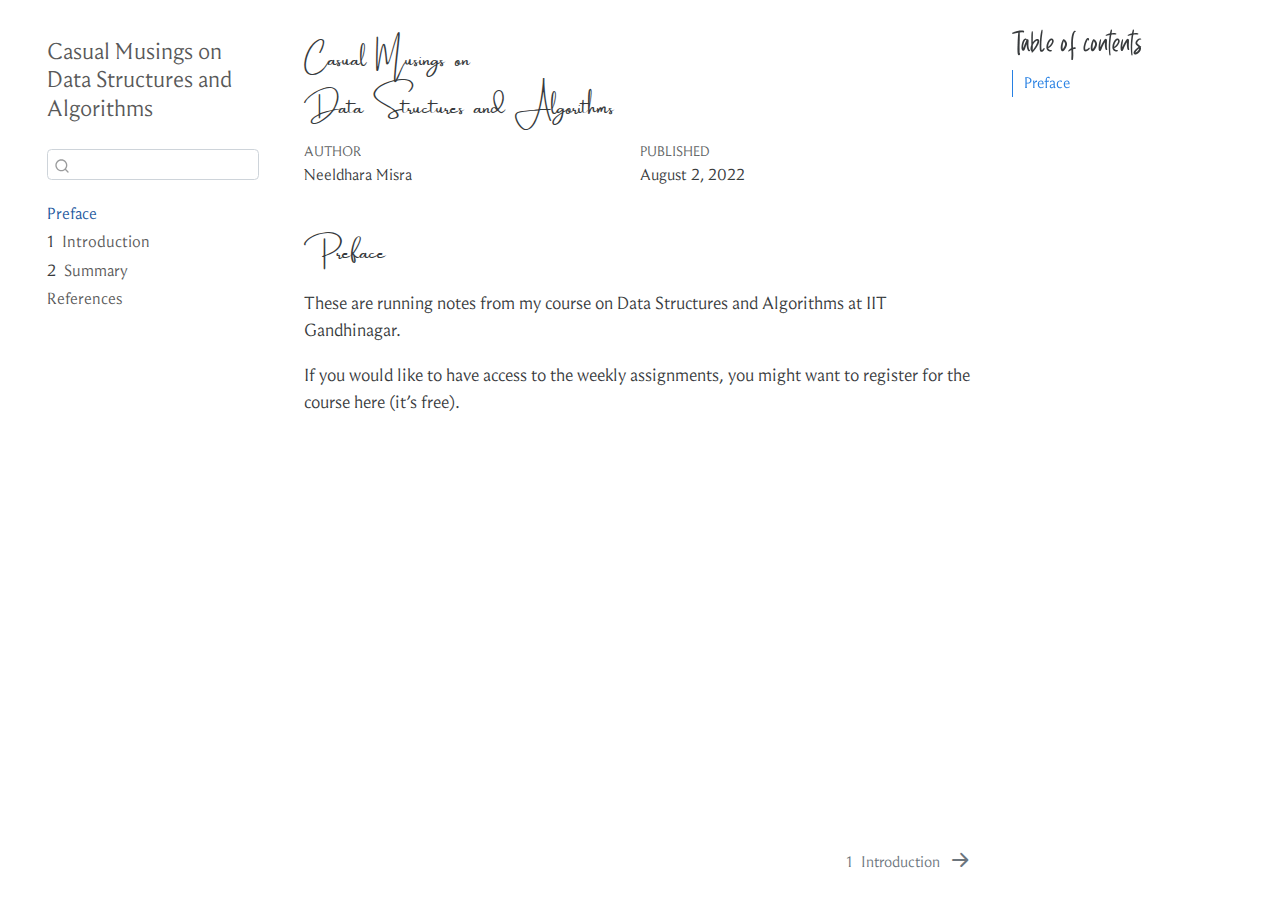
==== _book/index.html @ 7f266526 "Custom fonts and hyvor" ====
<!DOCTYPE html>
<html xmlns="http://www.w3.org/1999/xhtml" lang="en" xml:lang="en"><head>

<meta charset="utf-8">
<meta name="generator" content="quarto-0.9.363">

<meta name="viewport" content="width=device-width, initial-scale=1.0, user-scalable=yes">

<meta name="author" content="Neeldhara Misra">
<meta name="dcterms.date" content="2022-08-02">

<title>Casual Musings on  Data Structures and Algorithms</title>
<style>
code{white-space: pre-wrap;}
span.smallcaps{font-variant: small-caps;}
span.underline{text-decoration: underline;}
div.column{display: inline-block; vertical-align: top; width: 50%;}
div.hanging-indent{margin-left: 1.5em; text-indent: -1.5em;}
ul.task-list{list-style: none;}
</style>

<script src="site_libs/quarto-nav/quarto-nav.js"></script>
<script src="site_libs/quarto-nav/headroom.min.js"></script>
<script src="site_libs/clipboard/clipboard.min.js"></script>
<meta name="quarto:offset" content="./">
<script src="site_libs/quarto-search/autocomplete.umd.js"></script>
<script src="site_libs/quarto-search/fuse.min.js"></script>
<script src="site_libs/quarto-search/quarto-search.js"></script>
<link href="./intro.html" rel="next">
<script src="site_libs/quarto-html/quarto.js"></script>
<script src="site_libs/quarto-html/popper.min.js"></script>
<script src="site_libs/quarto-html/tippy.umd.min.js"></script>
<script src="site_libs/quarto-html/anchor.min.js"></script>
<link href="site_libs/quarto-html/tippy.css" rel="stylesheet">
<link id="quarto-text-highlighting-styles" href="site_libs/quarto-html/quarto-syntax-highlighting.css" rel="stylesheet">
<script src="site_libs/bootstrap/bootstrap.min.js"></script>
<link href="site_libs/bootstrap/bootstrap-icons.css" rel="stylesheet">
<link href="site_libs/bootstrap/bootstrap.min.css" rel="stylesheet">
<script id="quarto-search-options" type="application/json">{
  "location": "sidebar",
  "copy-button": false,
  "collapse-after": 3,
  "panel-placement": "start",
  "type": "textbox",
  "limit": 20,
  "language": {
    "search-no-results-text": "No results",
    "search-matching-documents-text": "matching documents",
    "search-copy-link-title": "Copy link to search",
    "search-hide-matches-text": "Hide additional matches",
    "search-more-match-text": "more match in this document",
    "search-more-matches-text": "more matches in this document",
    "search-clear-button-title": "Clear",
    "search-detached-cancel-button-title": "Cancel",
    "search-submit-button-title": "Submit"
  }
}</script>


<link rel="stylesheet" href="styles.css">
</head>

<body class="nav-sidebar floating">

<div id="quarto-search-results"></div>
  <header id="quarto-header" class="headroom fixed-top">
  <nav class="quarto-secondary-nav" data-bs-toggle="collapse" data-bs-target="#quarto-sidebar" aria-controls="quarto-sidebar" aria-expanded="false" aria-label="Toggle sidebar navigation" onclick="if (window.quartoToggleHeadroom) { window.quartoToggleHeadroom(); }">
    <div class="container-fluid d-flex justify-content-between">
      <h1 class="quarto-secondary-nav-title">Casual Musings on <br> Data Structures and Algorithms</h1>
      <button type="button" class="quarto-btn-toggle btn" aria-label="Show secondary navigation">
        <i class="bi bi-chevron-right"></i>
      </button>
    </div>
  </nav>
</header>
<!-- content -->
<div id="quarto-content" class="quarto-container page-columns page-rows-contents page-layout-article">
<!-- sidebar -->
  <nav id="quarto-sidebar" class="sidebar collapse sidebar-navigation floating overflow-auto">
    <div class="pt-lg-2 mt-2 text-left sidebar-header">
    <div class="sidebar-title mb-0 py-0">
      <a href="./">Casual Musings on <br> Data Structures and Algorithms</a> 
    </div>
      </div>
      <div class="mt-2 flex-shrink-0 align-items-center">
        <div class="sidebar-search">
        <div id="quarto-search" class="" title="Search"></div>
        </div>
      </div>
    <div class="sidebar-menu-container"> 
    <ul class="list-unstyled mt-1">
        <li class="sidebar-item">
  <div class="sidebar-item-container"> 
  <a href="./index.html" class="sidebar-item-text sidebar-link active">Preface</a>
  </div>
</li>
        <li class="sidebar-item">
  <div class="sidebar-item-container"> 
  <a href="./intro.html" class="sidebar-item-text sidebar-link"><span class="chapter-number">1</span>&nbsp; <span class="chapter-title">Introduction</span></a>
  </div>
</li>
        <li class="sidebar-item">
  <div class="sidebar-item-container"> 
  <a href="./summary.html" class="sidebar-item-text sidebar-link"><span class="chapter-number">2</span>&nbsp; <span class="chapter-title">Summary</span></a>
  </div>
</li>
        <li class="sidebar-item">
  <div class="sidebar-item-container"> 
  <a href="./references.html" class="sidebar-item-text sidebar-link">References</a>
  </div>
</li>
    </ul>
    </div>
</nav>
<!-- margin-sidebar -->
    <div id="quarto-margin-sidebar" class="sidebar margin-sidebar">
        <nav id="TOC" role="doc-toc">
    <h2 id="toc-title">Table of contents</h2>
   
  <ul>
  <li><a href="#preface" id="toc-preface" class="nav-link active" data-scroll-target="#preface">Preface</a></li>
  </ul>
</nav>
    <div class="quarto-margin-footer"><div class="margin-footer-item">
<div id="hyvor-talk-view"></div>
<script type="text/javascript">
    var HYVOR_TALK_WEBSITE = 6232;
    var HYVOR_TALK_CONFIG = {
        url: false,
        id: false
    };
</script>
<script async="" type="text/javascript" src=".//talk.hyvor.com/web-api/embed.js"></script>
</div></div></div>
<!-- main -->
<main class="content" id="quarto-document-content">

<header id="title-block-header" class="quarto-title-block default">
<div class="quarto-title">
<h1 class="title d-none d-lg-block">Casual Musings on <br> Data Structures and Algorithms</h1>
</div>





<div class="quarto-title-meta">

    <div>
    <div class="quarto-title-meta-heading">Author</div>
    <div class="quarto-title-meta-contents">
             <p>Neeldhara Misra </p>
          </div>
  </div>
    
    <div>
    <div class="quarto-title-meta-heading">Published</div>
    <div class="quarto-title-meta-contents">
      <p class="date">August 2, 2022</p>
    </div>
  </div>
    
  </div>
  

</header>

<section id="preface" class="level1 unnumbered">
<h1 class="unnumbered">Preface</h1>
<p>These are running notes from my course on Data Structures and Algorithms at IIT Gandhinagar.</p>
<p>If you would like to have access to the weekly assignments, you might want to register for the course here (it’s free).</p>
<div id="hyvor-talk-view">

</div>


</section>

</main> <!-- /main -->
<script id="quarto-html-after-body" type="application/javascript">
window.document.addEventListener("DOMContentLoaded", function (event) {
  const icon = "";
  const anchorJS = new window.AnchorJS();
  anchorJS.options = {
    placement: 'right',
    icon: icon
  };
  anchorJS.add('.anchored');
  const clipboard = new window.ClipboardJS('.code-copy-button', {
    target: function(trigger) {
      return trigger.previousElementSibling;
    }
  });
  clipboard.on('success', function(e) {
    // button target
    const button = e.trigger;
    // don't keep focus
    button.blur();
    // flash "checked"
    button.classList.add('code-copy-button-checked');
    var currentTitle = button.getAttribute("title");
    button.setAttribute("title", "Copied!");
    setTimeout(function() {
      button.setAttribute("title", currentTitle);
      button.classList.remove('code-copy-button-checked');
    }, 1000);
    // clear code selection
    e.clearSelection();
  });
  function tippyHover(el, contentFn) {
    const config = {
      allowHTML: true,
      content: contentFn,
      maxWidth: 500,
      delay: 100,
      arrow: false,
      appendTo: function(el) {
          return el.parentElement;
      },
      interactive: true,
      interactiveBorder: 10,
      theme: 'quarto',
      placement: 'bottom-start'
    };
    window.tippy(el, config); 
  }
  const noterefs = window.document.querySelectorAll('a[role="doc-noteref"]');
  for (var i=0; i<noterefs.length; i++) {
    const ref = noterefs[i];
    tippyHover(ref, function() {
      let href = ref.getAttribute('href');
      try { href = new URL(href).hash; } catch {}
      const id = href.replace(/^#\/?/, "");
      const note = window.document.getElementById(id);
      return note.innerHTML;
    });
  }
  var bibliorefs = window.document.querySelectorAll('a[role="doc-biblioref"]');
  for (var i=0; i<bibliorefs.length; i++) {
    const ref = bibliorefs[i];
    const cites = ref.parentNode.getAttribute('data-cites').split(' ');
    tippyHover(ref, function() {
      var popup = window.document.createElement('div');
      cites.forEach(function(cite) {
        var citeDiv = window.document.createElement('div');
        citeDiv.classList.add('hanging-indent');
        citeDiv.classList.add('csl-entry');
        var biblioDiv = window.document.getElementById('ref-' + cite);
        if (biblioDiv) {
          citeDiv.innerHTML = biblioDiv.innerHTML;
        }
        popup.appendChild(citeDiv);
      });
      return popup.innerHTML;
    });
  }
});
</script>
<nav class="page-navigation">
  <div class="nav-page nav-page-previous">
  </div>
  <div class="nav-page nav-page-next">
      <a href="./intro.html" class="pagination-link">
        <span class="nav-page-text"><span class="chapter-number">1</span>&nbsp; <span class="chapter-title">Introduction</span></span> <i class="bi bi-arrow-right-short"></i>
      </a>
  </div>
</nav>
</div> <!-- /content -->



</body></html>
---- _book/site_libs/quarto-html/tippy.css ----
.tippy-box[data-animation=fade][data-state=hidden]{opacity:0}[data-tippy-root]{max-width:calc(100vw - 10px)}.tippy-box{position:relative;background-color:#333;color:#fff;border-radius:4px;font-size:14px;line-height:1.4;white-space:normal;outline:0;transition-property:transform,visibility,opacity}.tippy-box[data-placement^=top]>.tippy-arrow{bottom:0}.tippy-box[data-placement^=top]>.tippy-arrow:before{bottom:-7px;left:0;border-width:8px 8px 0;border-top-color:initial;transform-origin:center top}.tippy-box[data-placement^=bottom]>.tippy-arrow{top:0}.tippy-box[data-placement^=bottom]>.tippy-arrow:before{top:-7px;left:0;border-width:0 8px 8px;border-bottom-color:initial;transform-origin:center bottom}.tippy-box[data-placement^=left]>.tippy-arrow{right:0}.tippy-box[data-placement^=left]>.tippy-arrow:before{border-width:8px 0 8px 8px;border-left-color:initial;right:-7px;transform-origin:center left}.tippy-box[data-placement^=right]>.tippy-arrow{left:0}.tippy-box[data-placement^=right]>.tippy-arrow:before{left:-7px;border-width:8px 8px 8px 0;border-right-color:initial;transform-origin:center right}.tippy-box[data-inertia][data-state=visible]{transition-timing-function:cubic-bezier(.54,1.5,.38,1.11)}.tippy-arrow{width:16px;height:16px;color:#333}.tippy-arrow:before{content:"";position:absolute;border-color:transparent;border-style:solid}.tippy-content{position:relative;padding:5px 9px;z-index:1}
---- _book/site_libs/quarto-html/quarto-syntax-highlighting.css ----
/* quarto syntax highlight colors */
:root {
  --quarto-hl-ot-color: #003B4F;
  --quarto-hl-at-color: #657422;
  --quarto-hl-ss-color: #20794D;
  --quarto-hl-an-color: #5E5E5E;
  --quarto-hl-fu-color: #4758AB;
  --quarto-hl-st-color: #20794D;
  --quarto-hl-cf-color: #003B4F;
  --quarto-hl-op-color: #5E5E5E;
  --quarto-hl-er-color: #AD0000;
  --quarto-hl-bn-color: #AD0000;
  --quarto-hl-al-color: #AD0000;
  --quarto-hl-va-color: #111111;
  --quarto-hl-bu-color: inherit;
  --quarto-hl-ex-color: inherit;
  --quarto-hl-pp-color: #AD0000;
  --quarto-hl-in-color: #5E5E5E;
  --quarto-hl-vs-color: #20794D;
  --quarto-hl-wa-color: #5E5E5E;
  --quarto-hl-do-color: #5E5E5E;
  --quarto-hl-im-color: #00769E;
  --quarto-hl-ch-color: #20794D;
  --quarto-hl-dt-color: #AD0000;
  --quarto-hl-fl-color: #AD0000;
  --quarto-hl-co-color: #5E5E5E;
  --quarto-hl-cv-color: #5E5E5E;
  --quarto-hl-cn-color: #8f5902;
  --quarto-hl-sc-color: #5E5E5E;
  --quarto-hl-dv-color: #AD0000;
  --quarto-hl-kw-color: #003B4F;
}

/* other quarto variables */
:root {
  --quarto-font-monospace: SFMono-Regular, Menlo, Monaco, Consolas, "Liberation Mono", "Courier New", monospace;
}

code span {
  color: #003B4F;
}

code.sourceCode > span {
  color: #003B4F;
}

div.sourceCode,
div.sourceCode pre.sourceCode {
  color: #003B4F;
}

code span.ot {
  color: #003B4F;
}

code span.at {
  color: #657422;
}

code span.ss {
  color: #20794D;
}

code span.an {
  color: #5E5E5E;
}

code span.fu {
  color: #4758AB;
}

code span.st {
  color: #20794D;
}

code span.cf {
  color: #003B4F;
}

code span.op {
  color: #5E5E5E;
}

code span.er {
  color: #AD0000;
}

code span.bn {
  color: #AD0000;
}

code span.al {
  color: #AD0000;
}

code span.va {
  color: #111111;
}

code span.pp {
  color: #AD0000;
}

code span.in {
  color: #5E5E5E;
}

code span.vs {
  color: #20794D;
}

code span.wa {
  color: #5E5E5E;
  font-style: italic;
}

code span.do {
  color: #5E5E5E;
  font-style: italic;
}

code span.im {
  color: #00769E;
}

code span.ch {
  color: #20794D;
}

code span.dt {
  color: #AD0000;
}

code span.fl {
  color: #AD0000;
}

code span.co {
  color: #5E5E5E;
}

code span.cv {
  color: #5E5E5E;
  font-style: italic;
}

code span.cn {
  color: #8f5902;
}

code span.sc {
  color: #5E5E5E;
}

code span.dv {
  color: #AD0000;
}

code span.kw {
  color: #003B4F;
}

.prevent-inlining {
  content: "</";
}

/*# sourceMappingURL=debc5d5d77c3f9108843748ff7464032.css.map */
---- _book/styles.css ----
@font-face {
    font-family: 'quinttorregular';
    src: url('fonts/quinttor-webfont.woff2') format('woff2'),
        url('fonts/quinttor-webfont.woff') format('woff');
    font-weight: normal;
    font-style: normal;

}

@font-face {
    font-family: 'almondregular';
    src: url('fonts/almond_regular-webfont.woff2') format('woff2'),
        url('fonts/almond_regular-webfont.woff') format('woff');
    font-weight: normal;
    font-style: normal;
    font-size: xx-large;
}

@font-face {
    font-family: 'peter_jhonsregular';
    src: url('fonts/peter_jhons-webfont.woff2') format('woff2'),
        url('fonts/peter_jhons-webfont.woff') format('woff');
    font-weight: normal;
    font-style: normal;

}

@font-face {
    font-family: 'amsterdam_variation_1regular';
    src: url('fonts/amsterdam_variation_1-webfont.woff2') format('woff2'),
        url('fonts/amsterdam_variation_1-webfont.woff') format('woff');
    font-weight: normal;
    font-style: normal;

}

@font-face {
    font-family: 'amsterdam_variation_2regular';
    src: url('fonts/amsterdam_variation_2-webfont.woff2') format('woff2'),
        url('fonts/amsterdam_variation_2-webfont.woff') format('woff');
    font-weight: normal;
    font-style: normal;

}

@font-face {
    font-family: 'amsterdam_variation_3regular';
    src: url('fonts/amsterdam_variation_3-webfont.woff2') format('woff2'),
        url('fonts/amsterdam_variation_3-webfont.woff') format('woff');
    font-weight: normal;
    font-style: normal;

}

@font-face {
    font-family: 'amsterdamregular';
    src: url('fonts/amsterdam-webfont.woff2') format('woff2'),
        url('fonts/amsterdam-webfont.woff') format('woff');
    font-weight: normal;
    font-style: normal;

}

@font-face {
font-family: heliotrope_3;
font-style: normal;
font-weight: normal;
font-stretch: normal;
font-display: auto;
src: url('fonts/heliotrope_3_regular.woff2') format('woff2');
}

@font-face {
font-family: heliotrope_3;
font-style: italic;
font-weight: normal;
font-stretch: normal;
font-display: auto;
src: url('fonts/heliotrope_3_italic.woff2') format('woff2');
}

@font-face {
font-family: heliotrope_3;
font-style: normal;
font-weight: bold;
font-stretch: normal;
font-display: auto;
src: url('fonts/heliotrope_3_bold.woff2') format('woff2');
}

@font-face {
font-family: heliotrope_3;
font-style: italic;
font-weight: bold;
font-stretch: normal;
font-display: auto;
src: url('fonts/heliotrope_3_bold_italic.woff2') format('woff2');
}

@font-face {
font-family: heliotrope_3_caps;
font-style: normal;
font-weight: normal;
font-stretch: normal;
font-display: auto;
src: url('fonts/heliotrope_3_caps_regular.woff2') format('woff2');
}

@font-face {
font-family: heliotrope_3_caps;
font-style: normal;
font-weight: bold;
font-stretch: normal;
font-display: auto;
src: url('fonts/heliotrope_3_caps_bold.woff2') format('woff2');
}

#toc-title{
    font-family: 'quinttorregular', sans-serif !important;
    font-size: 1.5em;
}

h1,h2,h3{
    font-family: 'amsterdamregular', sans-serif !important;
}

body, p, a {
    font-family: 'heliotrope_3', sans-serif !important;
}
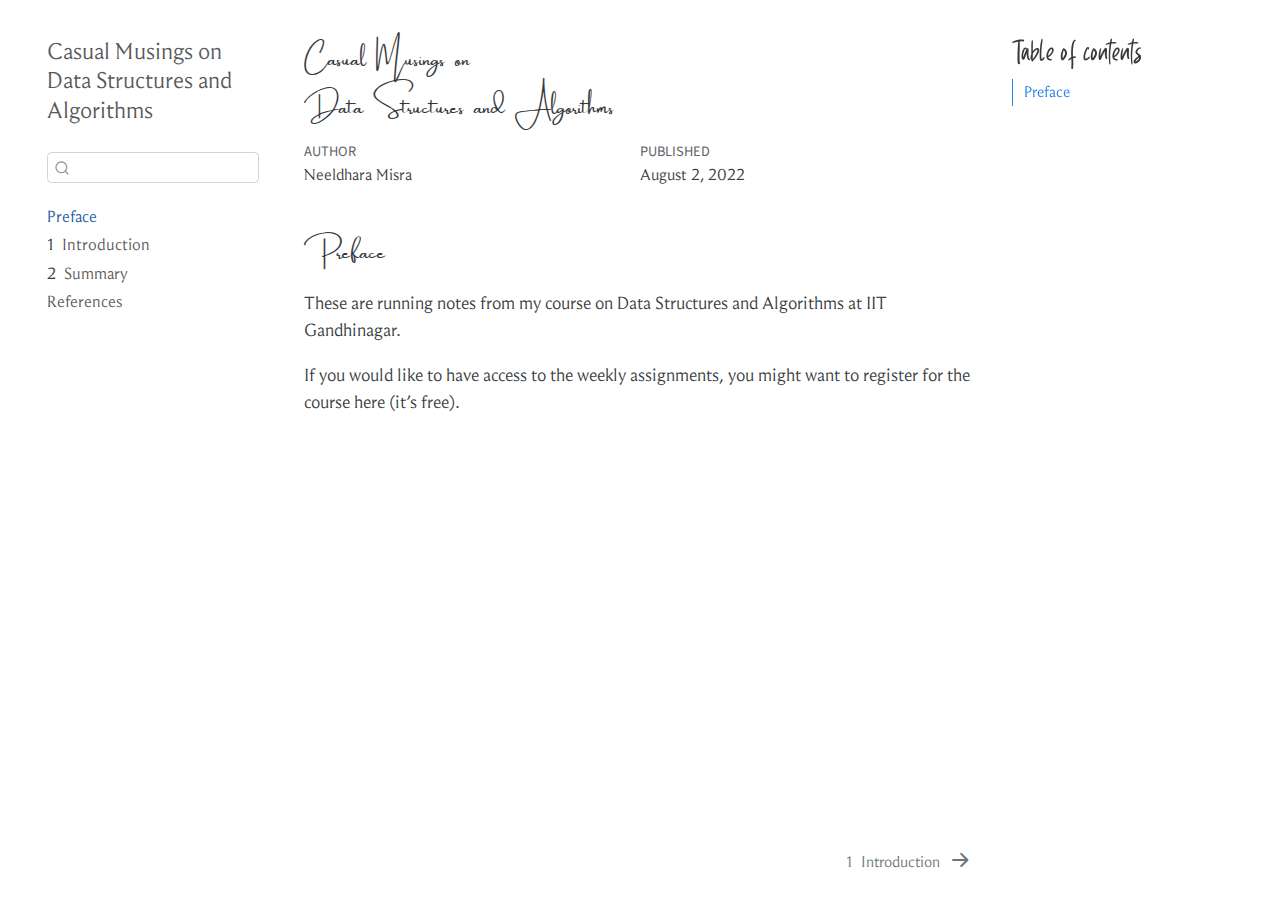
==== commit 5ce21124: "trying embed for hyvor" ====
--- a/_book/index.html
+++ b/_book/index.html
@@ -113,7 +113,16 @@
     </div>
 </nav>
 <!-- margin-sidebar -->
-    <div id="quarto-margin-sidebar" class="sidebar margin-sidebar">
+    <div id="quarto-margin-sidebar" class="sidebar margin-sidebar"><div class="quarto-margin-header"><div class="margin-header-item">
+<script type="text/javascript">
+    var HYVOR_TALK_WEBSITE = 6232;
+    var HYVOR_TALK_CONFIG = {
+        url: false,
+        id: false
+    };
+</script>
+<script async="" type="text/javascript" src=".//talk.hyvor.com/web-api/embed"></script>
+</div></div>
         <nav id="TOC" role="doc-toc">
     <h2 id="toc-title">Table of contents</h2>
    
@@ -121,17 +130,7 @@
   <li><a href="#preface" id="toc-preface" class="nav-link active" data-scroll-target="#preface">Preface</a></li>
   </ul>
 </nav>
-    <div class="quarto-margin-footer"><div class="margin-footer-item">
-<div id="hyvor-talk-view"></div>
-<script type="text/javascript">
-    var HYVOR_TALK_WEBSITE = 6232;
-    var HYVOR_TALK_CONFIG = {
-        url: false,
-        id: false
-    };
-</script>
-<script async="" type="text/javascript" src=".//talk.hyvor.com/web-api/embed.js"></script>
-</div></div></div>
+    </div>
 <!-- main -->
 <main class="content" id="quarto-document-content">
 
--- a/_book/styles.css
+++ b/_book/styles.css
@@ -1,129 +1,130 @@
-@font-face {
-    font-family: 'quinttorregular';
-    src: url('fonts/quinttor-webfont.woff2') format('woff2'),
-        url('fonts/quinttor-webfont.woff') format('woff');
+    @font-face {
+        font-family: 'quinttorregular';
+        src: url('fonts/quinttor-webfont.woff2') format('woff2'),
+            url('fonts/quinttor-webfont.woff') format('woff');
+        font-weight: normal;
+        font-style: normal;
+
+    }
+
+    @font-face {
+        font-family: 'almondregular';
+        src: url('fonts/almond_regular-webfont.woff2') format('woff2'),
+            url('fonts/almond_regular-webfont.woff') format('woff');
+        font-weight: normal;
+        font-style: normal;
+        font-size: xx-large;
+    }
+
+    @font-face {
+        font-family: 'peter_jhonsregular';
+        src: url('fonts/peter_jhons-webfont.woff2') format('woff2'),
+            url('fonts/peter_jhons-webfont.woff') format('woff');
+        font-weight: normal;
+        font-style: normal;
+
+    }
+
+    @font-face {
+        font-family: 'amsterdam_variation_1regular';
+        src: url('fonts/amsterdam_variation_1-webfont.woff2') format('woff2'),
+            url('fonts/amsterdam_variation_1-webfont.woff') format('woff');
+        font-weight: normal;
+        font-style: normal;
+
+    }
+
+    @font-face {
+        font-family: 'amsterdam_variation_2regular';
+        src: url('fonts/amsterdam_variation_2-webfont.woff2') format('woff2'),
+            url('fonts/amsterdam_variation_2-webfont.woff') format('woff');
+        font-weight: normal;
+        font-style: normal;
+
+    }
+
+    @font-face {
+        font-family: 'amsterdam_variation_3regular';
+        src: url('fonts/amsterdam_variation_3-webfont.woff2') format('woff2'),
+            url('fonts/amsterdam_variation_3-webfont.woff') format('woff');
+        font-weight: normal;
+        font-style: normal;
+
+    }
+
+    @font-face {
+        font-family: 'amsterdamregular';
+        src: url('fonts/amsterdam-webfont.woff2') format('woff2'),
+            url('fonts/amsterdam-webfont.woff') format('woff');
+        font-weight: normal;
+        font-style: normal;
+
+    }
+    
+    @font-face {
+    font-family: heliotrope_3;
+    font-style: normal;
     font-weight: normal;
+    font-stretch: normal;
+    font-display: auto;
+    src: url('fonts/heliotrope_3_regular.woff2') format('woff2');
+    }
+    
+    @font-face {
+    font-family: heliotrope_3;
+    font-style: italic;
+    font-weight: normal;
+    font-stretch: normal;
+    font-display: auto;
+    src: url('fonts/heliotrope_3_italic.woff2') format('woff2');
+    }
+    
+    @font-face {
+    font-family: heliotrope_3;
     font-style: normal;
-
+    font-weight: bold;
+    font-stretch: normal;
+    font-display: auto;
+    src: url('fonts/heliotrope_3_bold.woff2') format('woff2');
+    }
+    
+    @font-face {
+    font-family: heliotrope_3;
+    font-style: italic;
+    font-weight: bold;
+    font-stretch: normal;
+    font-display: auto;
+    src: url('fonts/heliotrope_3_bold_italic.woff2') format('woff2');
+    }
+    
+    @font-face {
+    font-family: heliotrope_3_caps;
+    font-style: normal;
+    font-weight: normal;
+    font-stretch: normal;
+    font-display: auto;
+    src: url('fonts/heliotrope_3_caps_regular.woff2') format('woff2');
+    }
+    
+    @font-face {
+    font-family: heliotrope_3_caps;
+    font-style: normal;
+    font-weight: bold;
+    font-stretch: normal;
+    font-display: auto;
+    src: url('fonts/heliotrope_3_caps_bold.woff2') format('woff2');
+    }
+    
+    
+p,a{
+    font-family: 'heliotrope_3', Helvetica, sans-serif !important;
 }
 
-@font-face {
-    font-family: 'almondregular';
-    src: url('fonts/almond_regular-webfont.woff2') format('woff2'),
-        url('fonts/almond_regular-webfont.woff') format('woff');
-    font-weight: normal;
-    font-style: normal;
-    font-size: xx-large;
-}
-
-@font-face {
-    font-family: 'peter_jhonsregular';
-    src: url('fonts/peter_jhons-webfont.woff2') format('woff2'),
-        url('fonts/peter_jhons-webfont.woff') format('woff');
-    font-weight: normal;
-    font-style: normal;
-
-}
-
-@font-face {
-    font-family: 'amsterdam_variation_1regular';
-    src: url('fonts/amsterdam_variation_1-webfont.woff2') format('woff2'),
-        url('fonts/amsterdam_variation_1-webfont.woff') format('woff');
-    font-weight: normal;
-    font-style: normal;
-
-}
-
-@font-face {
-    font-family: 'amsterdam_variation_2regular';
-    src: url('fonts/amsterdam_variation_2-webfont.woff2') format('woff2'),
-        url('fonts/amsterdam_variation_2-webfont.woff') format('woff');
-    font-weight: normal;
-    font-style: normal;
-
-}
-
-@font-face {
-    font-family: 'amsterdam_variation_3regular';
-    src: url('fonts/amsterdam_variation_3-webfont.woff2') format('woff2'),
-        url('fonts/amsterdam_variation_3-webfont.woff') format('woff');
-    font-weight: normal;
-    font-style: normal;
-
-}
-
-@font-face {
-    font-family: 'amsterdamregular';
-    src: url('fonts/amsterdam-webfont.woff2') format('woff2'),
-        url('fonts/amsterdam-webfont.woff') format('woff');
-    font-weight: normal;
-    font-style: normal;
-
-}
-
-@font-face {
-font-family: heliotrope_3;
-font-style: normal;
-font-weight: normal;
-font-stretch: normal;
-font-display: auto;
-src: url('fonts/heliotrope_3_regular.woff2') format('woff2');
-}
-
-@font-face {
-font-family: heliotrope_3;
-font-style: italic;
-font-weight: normal;
-font-stretch: normal;
-font-display: auto;
-src: url('fonts/heliotrope_3_italic.woff2') format('woff2');
-}
-
-@font-face {
-font-family: heliotrope_3;
-font-style: normal;
-font-weight: bold;
-font-stretch: normal;
-font-display: auto;
-src: url('fonts/heliotrope_3_bold.woff2') format('woff2');
-}
-
-@font-face {
-font-family: heliotrope_3;
-font-style: italic;
-font-weight: bold;
-font-stretch: normal;
-font-display: auto;
-src: url('fonts/heliotrope_3_bold_italic.woff2') format('woff2');
-}
-
-@font-face {
-font-family: heliotrope_3_caps;
-font-style: normal;
-font-weight: normal;
-font-stretch: normal;
-font-display: auto;
-src: url('fonts/heliotrope_3_caps_regular.woff2') format('woff2');
-}
-
-@font-face {
-font-family: heliotrope_3_caps;
-font-style: normal;
-font-weight: bold;
-font-stretch: normal;
-font-display: auto;
-src: url('fonts/heliotrope_3_caps_bold.woff2') format('woff2');
+h1,h2,h3{
+    font-family: 'amsterdamregular', Helvetica, sans-serif !important;
 }
 
 #toc-title{
-    font-family: 'quinttorregular', sans-serif !important;
+    font-family: 'quinttorregular', Helvetica, sans-serif !important;
     font-size: 1.5em;
-}
-
-h1,h2,h3{
-    font-family: 'amsterdamregular', sans-serif !important;
-}
-
-body, p, a {
-    font-family: 'heliotrope_3', sans-serif !important;
-}
+}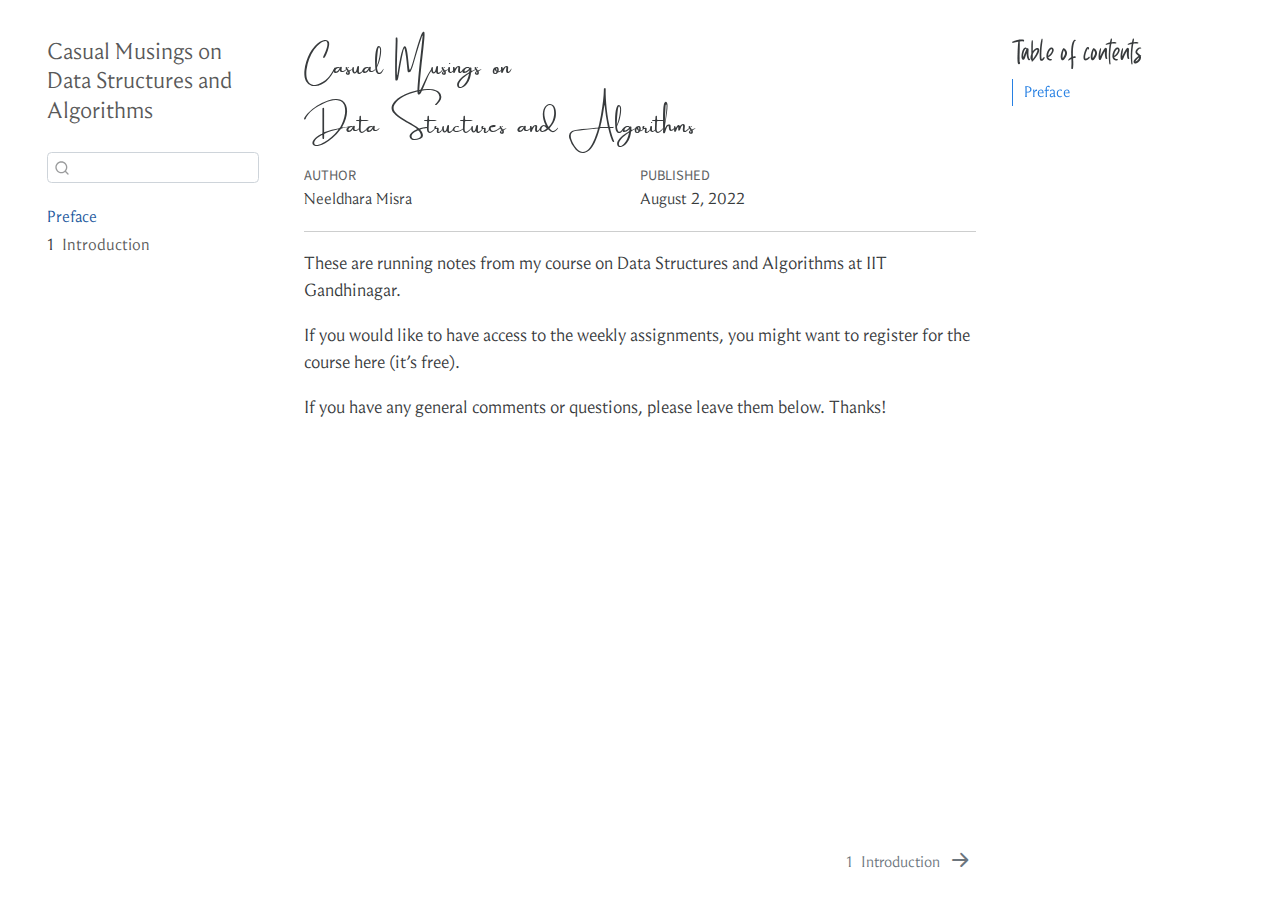
==== commit 9824c611: "Cleanup and added week 1 notes." ====
--- a/_book/index.html
+++ b/_book/index.html
@@ -99,29 +99,23 @@
   <a href="./intro.html" class="sidebar-item-text sidebar-link"><span class="chapter-number">1</span>&nbsp; <span class="chapter-title">Introduction</span></a>
   </div>
 </li>
-        <li class="sidebar-item">
-  <div class="sidebar-item-container"> 
-  <a href="./summary.html" class="sidebar-item-text sidebar-link"><span class="chapter-number">2</span>&nbsp; <span class="chapter-title">Summary</span></a>
-  </div>
-</li>
-        <li class="sidebar-item">
-  <div class="sidebar-item-container"> 
-  <a href="./references.html" class="sidebar-item-text sidebar-link">References</a>
-  </div>
-</li>
     </ul>
     </div>
 </nav>
 <!-- margin-sidebar -->
     <div id="quarto-margin-sidebar" class="sidebar margin-sidebar"><div class="quarto-margin-header"><div class="margin-header-item">
 <script type="text/javascript">
-    var HYVOR_TALK_WEBSITE = 6232;
+var HYVOR_TALK_WEBSITE = 6232;
     var HYVOR_TALK_CONFIG = {
         url: false,
         id: false
     };
+var script = document.createElement("script");
+script.type = "text/javascript";
+script.src = "https://talk.hyvor.com/web-api/embed.js";
+document.body.appendChild(script);
 </script>
-<script async="" type="text/javascript" src=".//talk.hyvor.com/web-api/embed"></script>
+
 </div></div>
         <nav id="TOC" role="doc-toc">
     <h2 id="toc-title">Table of contents</h2>
@@ -166,8 +160,10 @@
 
 <section id="preface" class="level1 unnumbered">
 <h1 class="unnumbered">Preface</h1>
+<hr>
 <p>These are running notes from my course on Data Structures and Algorithms at IIT Gandhinagar.</p>
 <p>If you would like to have access to the weekly assignments, you might want to register for the course here (it’s free).</p>
+<p>If you have any general comments or questions, please leave them below. Thanks!</p>
 <div id="hyvor-talk-view">
 
 </div>
--- a/_book/styles.css
+++ b/_book/styles.css
@@ -116,15 +116,35 @@
     }
     
     
-p,a{
+p,a,summary,li{
     font-family: 'heliotrope_3', Helvetica, sans-serif !important;
+}
+
+.figure-caption{
+    font-size: 0.7em;
 }
 
 h1,h2,h3{
     font-family: 'amsterdamregular', Helvetica, sans-serif !important;
 }
 
+h1{
+    font-size: 2.75em;
+}
+
+h2{
+    font-size: 2em;
+}
+
+h3{
+    font-size: 1.25em;
+}
+
 #toc-title{
     font-family: 'quinttorregular', Helvetica, sans-serif !important;
     font-size: 1.5em;
+}
+
+#preface h1{
+    display: none;
 }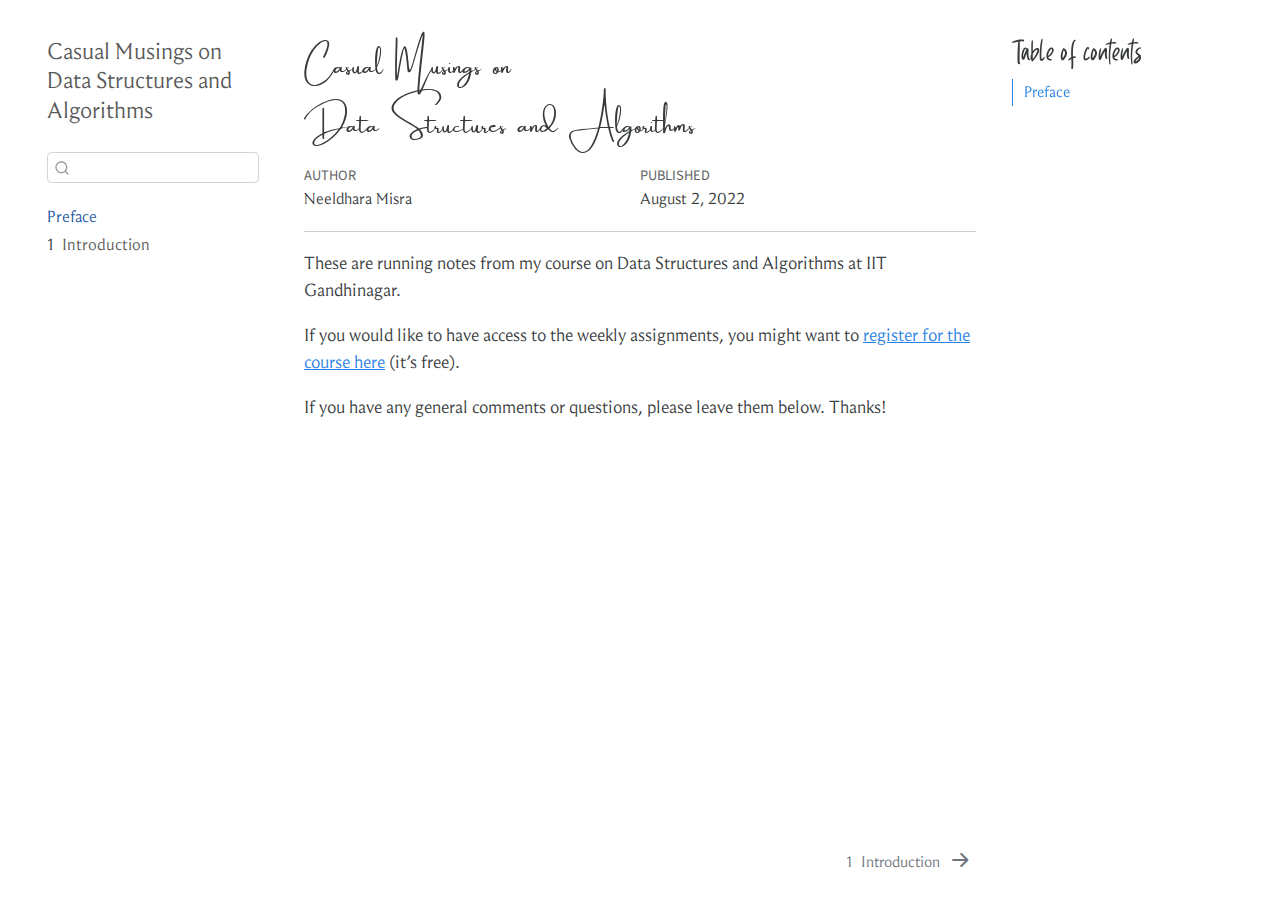
==== commit 279188e5: "Added link to neeldhara.courses" ====
--- a/_book/index.html
+++ b/_book/index.html
@@ -162,7 +162,7 @@
 <h1 class="unnumbered">Preface</h1>
 <hr>
 <p>These are running notes from my course on Data Structures and Algorithms at IIT Gandhinagar.</p>
-<p>If you would like to have access to the weekly assignments, you might want to register for the course here (it’s free).</p>
+<p>If you would like to have access to the weekly assignments, you might want to <a href="https://neeldhara.courses/">register for the course here</a> (it’s free).</p>
 <p>If you have any general comments or questions, please leave them below. Thanks!</p>
 <div id="hyvor-talk-view">
 
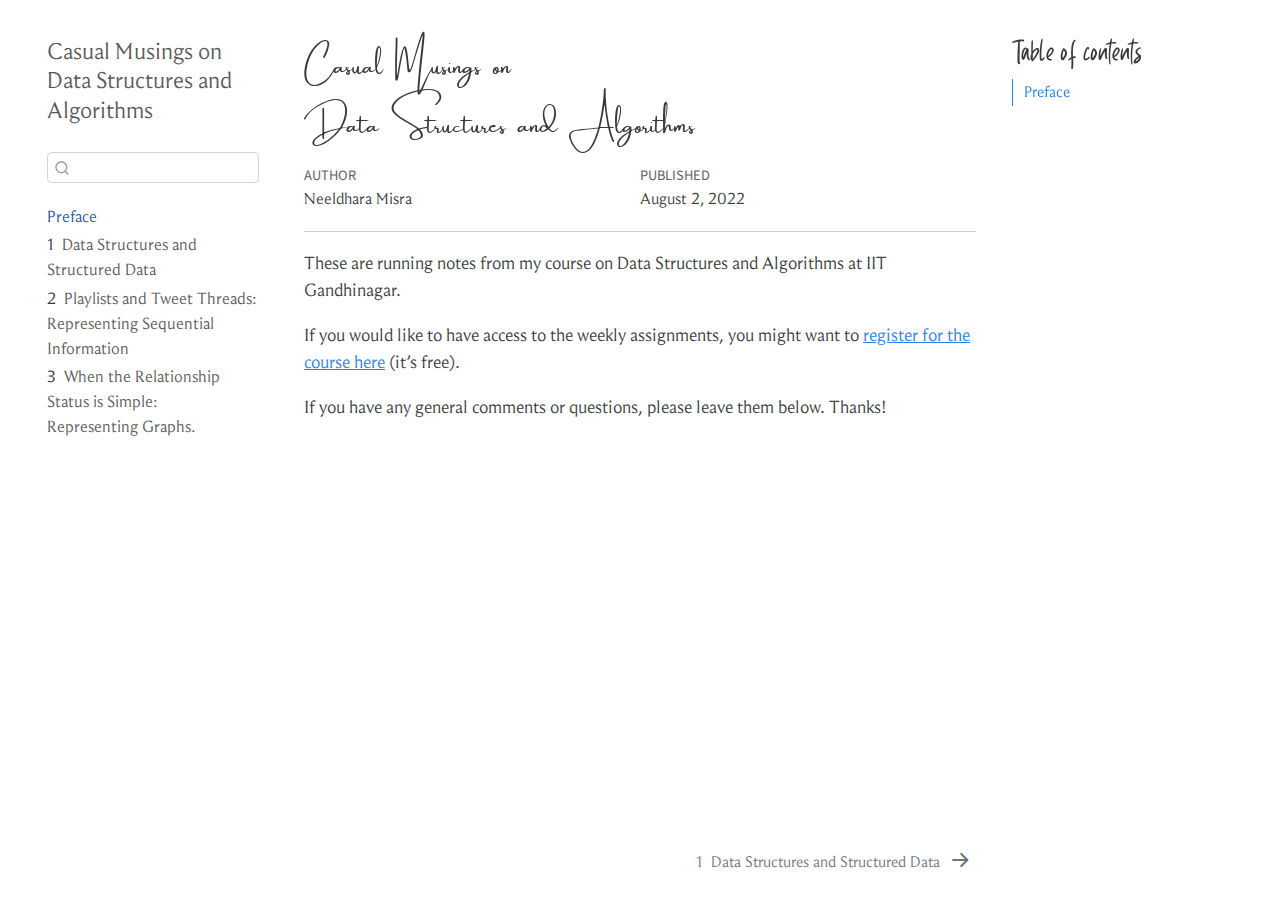
==== commit 17c876df: "Added chapter on graphs." ====
--- a/_book/index.html
+++ b/_book/index.html
@@ -96,7 +96,17 @@
 </li>
         <li class="sidebar-item">
   <div class="sidebar-item-container"> 
-  <a href="./intro.html" class="sidebar-item-text sidebar-link"><span class="chapter-number">1</span>&nbsp; <span class="chapter-title">Introduction</span></a>
+  <a href="./intro.html" class="sidebar-item-text sidebar-link"><span class="chapter-number">1</span>&nbsp; <span class="chapter-title">Data Structures and Structured Data</span></a>
+  </div>
+</li>
+        <li class="sidebar-item">
+  <div class="sidebar-item-container"> 
+  <a href="./sequences.html" class="sidebar-item-text sidebar-link"><span class="chapter-number">2</span>&nbsp; <span class="chapter-title">Playlists and Tweet Threads: <br>Representing Sequential Information</span></a>
+  </div>
+</li>
+        <li class="sidebar-item">
+  <div class="sidebar-item-container"> 
+  <a href="./graphs.html" class="sidebar-item-text sidebar-link"><span class="chapter-number">3</span>&nbsp; <span class="chapter-title">When the Relationship Status is Simple: <br>Representing Graphs.</span></a>
   </div>
 </li>
     </ul>
@@ -256,7 +266,7 @@
   </div>
   <div class="nav-page nav-page-next">
       <a href="./intro.html" class="pagination-link">
-        <span class="nav-page-text"><span class="chapter-number">1</span>&nbsp; <span class="chapter-title">Introduction</span></span> <i class="bi bi-arrow-right-short"></i>
+        <span class="nav-page-text"><span class="chapter-number">1</span>&nbsp; <span class="chapter-title">Data Structures and Structured Data</span></span> <i class="bi bi-arrow-right-short"></i>
       </a>
   </div>
 </nav>
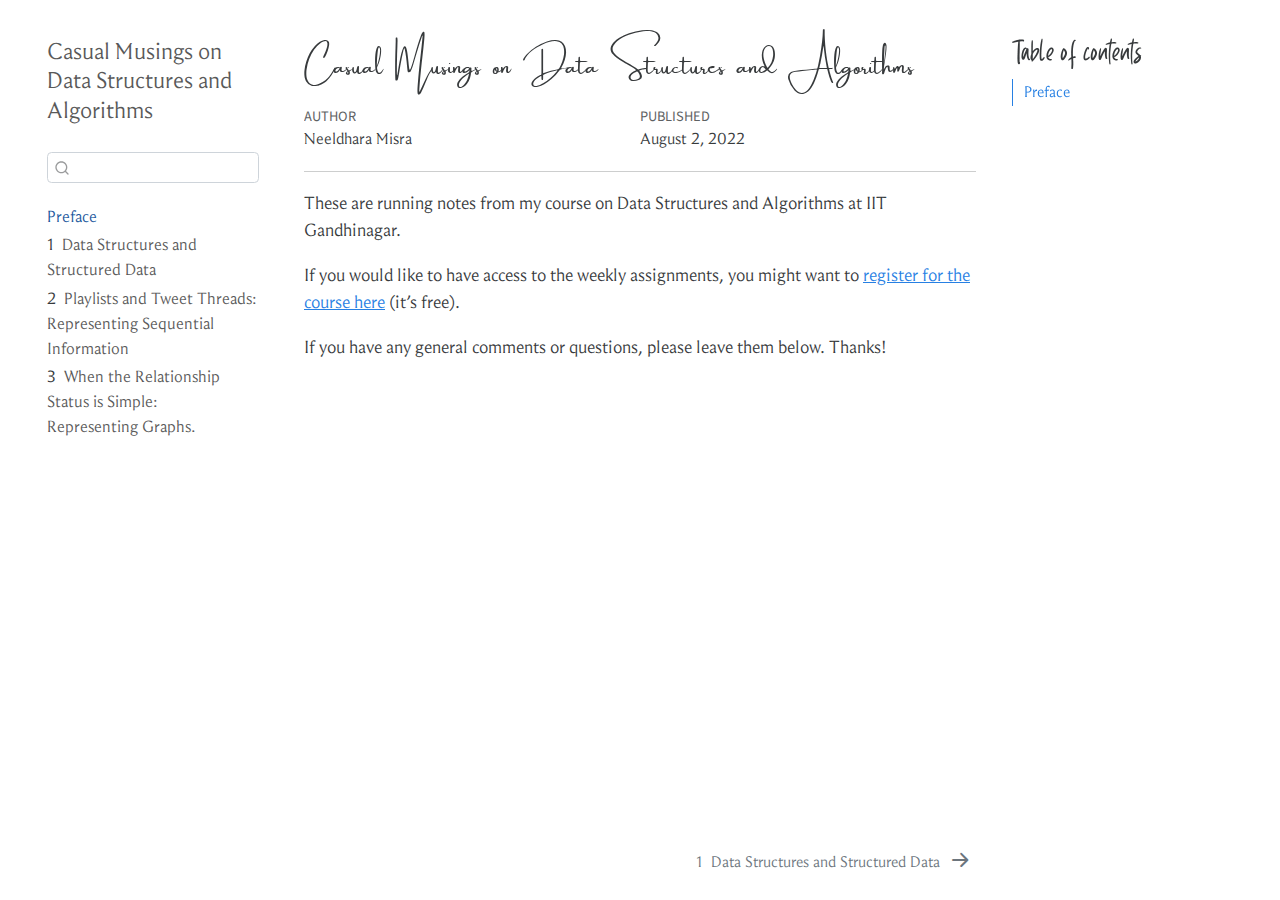
==== commit 81567fe5: "Removed the tex files for now." ====
--- a/_book/index.html
+++ b/_book/index.html
@@ -9,7 +9,7 @@
 <meta name="author" content="Neeldhara Misra">
 <meta name="dcterms.date" content="2022-08-02">
 
-<title>Casual Musings on  Data Structures and Algorithms</title>
+<title>Casual Musings on Data Structures and Algorithms</title>
 <style>
 code{white-space: pre-wrap;}
 span.smallcaps{font-variant: small-caps;}
@@ -66,7 +66,7 @@
   <header id="quarto-header" class="headroom fixed-top">
   <nav class="quarto-secondary-nav" data-bs-toggle="collapse" data-bs-target="#quarto-sidebar" aria-controls="quarto-sidebar" aria-expanded="false" aria-label="Toggle sidebar navigation" onclick="if (window.quartoToggleHeadroom) { window.quartoToggleHeadroom(); }">
     <div class="container-fluid d-flex justify-content-between">
-      <h1 class="quarto-secondary-nav-title">Casual Musings on <br> Data Structures and Algorithms</h1>
+      <h1 class="quarto-secondary-nav-title">Casual Musings on Data Structures and Algorithms</h1>
       <button type="button" class="quarto-btn-toggle btn" aria-label="Show secondary navigation">
         <i class="bi bi-chevron-right"></i>
       </button>
@@ -79,7 +79,7 @@
   <nav id="quarto-sidebar" class="sidebar collapse sidebar-navigation floating overflow-auto">
     <div class="pt-lg-2 mt-2 text-left sidebar-header">
     <div class="sidebar-title mb-0 py-0">
-      <a href="./">Casual Musings on <br> Data Structures and Algorithms</a> 
+      <a href="./">Casual Musings on Data Structures and Algorithms</a> 
     </div>
       </div>
       <div class="mt-2 flex-shrink-0 align-items-center">
@@ -140,7 +140,7 @@
 
 <header id="title-block-header" class="quarto-title-block default">
 <div class="quarto-title">
-<h1 class="title d-none d-lg-block">Casual Musings on <br> Data Structures and Algorithms</h1>
+<h1 class="title d-none d-lg-block">Casual Musings on Data Structures and Algorithms</h1>
 </div>
 
 
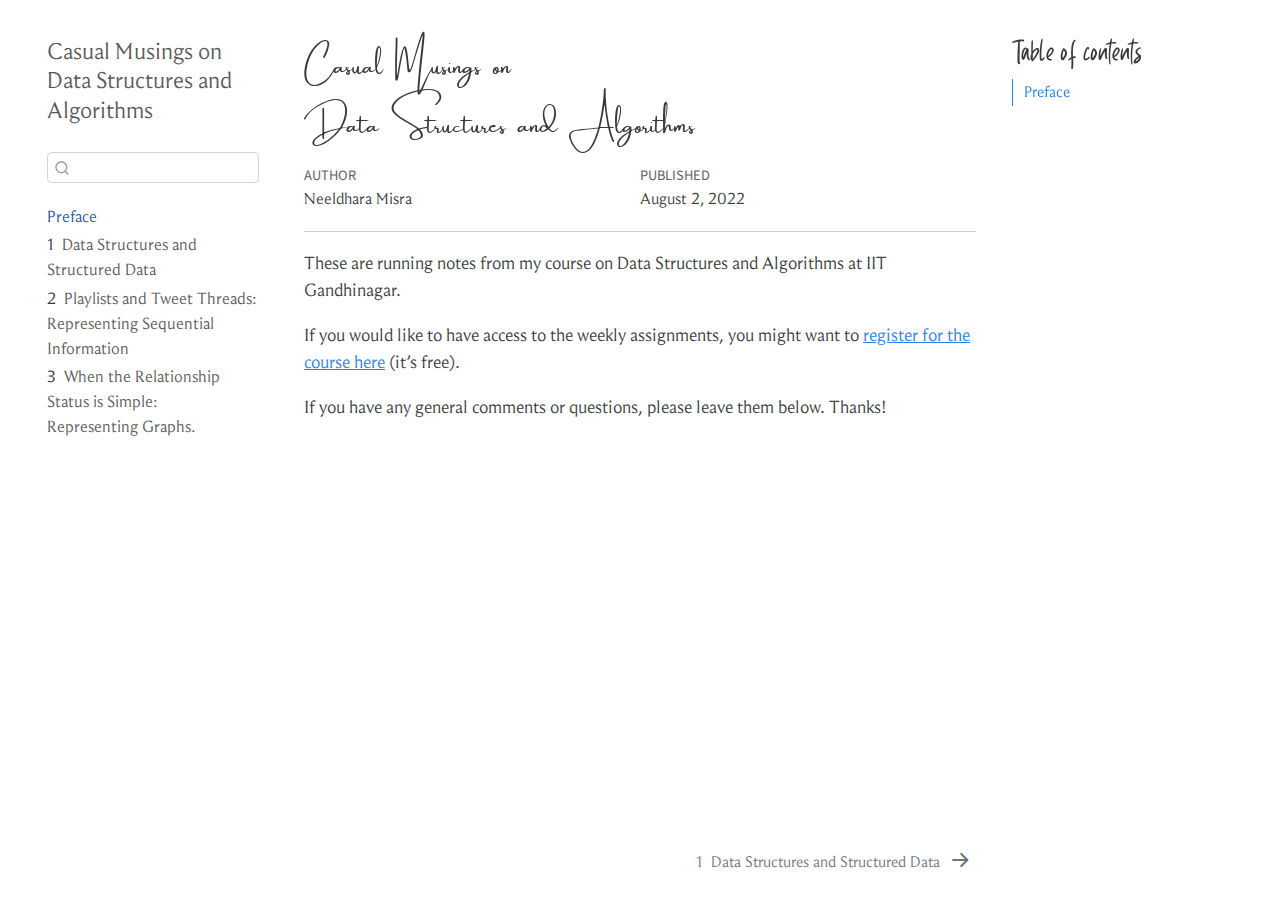
==== commit 50dd2c4d: "Minor edits to graphs." ====
--- a/_book/index.html
+++ b/_book/index.html
@@ -9,7 +9,7 @@
 <meta name="author" content="Neeldhara Misra">
 <meta name="dcterms.date" content="2022-08-02">
 
-<title>Casual Musings on Data Structures and Algorithms</title>
+<title>Casual Musings on  Data Structures and Algorithms</title>
 <style>
 code{white-space: pre-wrap;}
 span.smallcaps{font-variant: small-caps;}
@@ -66,7 +66,7 @@
   <header id="quarto-header" class="headroom fixed-top">
   <nav class="quarto-secondary-nav" data-bs-toggle="collapse" data-bs-target="#quarto-sidebar" aria-controls="quarto-sidebar" aria-expanded="false" aria-label="Toggle sidebar navigation" onclick="if (window.quartoToggleHeadroom) { window.quartoToggleHeadroom(); }">
     <div class="container-fluid d-flex justify-content-between">
-      <h1 class="quarto-secondary-nav-title">Casual Musings on Data Structures and Algorithms</h1>
+      <h1 class="quarto-secondary-nav-title">Casual Musings on <br> Data Structures and Algorithms</h1>
       <button type="button" class="quarto-btn-toggle btn" aria-label="Show secondary navigation">
         <i class="bi bi-chevron-right"></i>
       </button>
@@ -79,7 +79,7 @@
   <nav id="quarto-sidebar" class="sidebar collapse sidebar-navigation floating overflow-auto">
     <div class="pt-lg-2 mt-2 text-left sidebar-header">
     <div class="sidebar-title mb-0 py-0">
-      <a href="./">Casual Musings on Data Structures and Algorithms</a> 
+      <a href="./">Casual Musings on <br> Data Structures and Algorithms</a> 
     </div>
       </div>
       <div class="mt-2 flex-shrink-0 align-items-center">
@@ -140,7 +140,7 @@
 
 <header id="title-block-header" class="quarto-title-block default">
 <div class="quarto-title">
-<h1 class="title d-none d-lg-block">Casual Musings on Data Structures and Algorithms</h1>
+<h1 class="title d-none d-lg-block">Casual Musings on <br> Data Structures and Algorithms</h1>
 </div>
 
 
